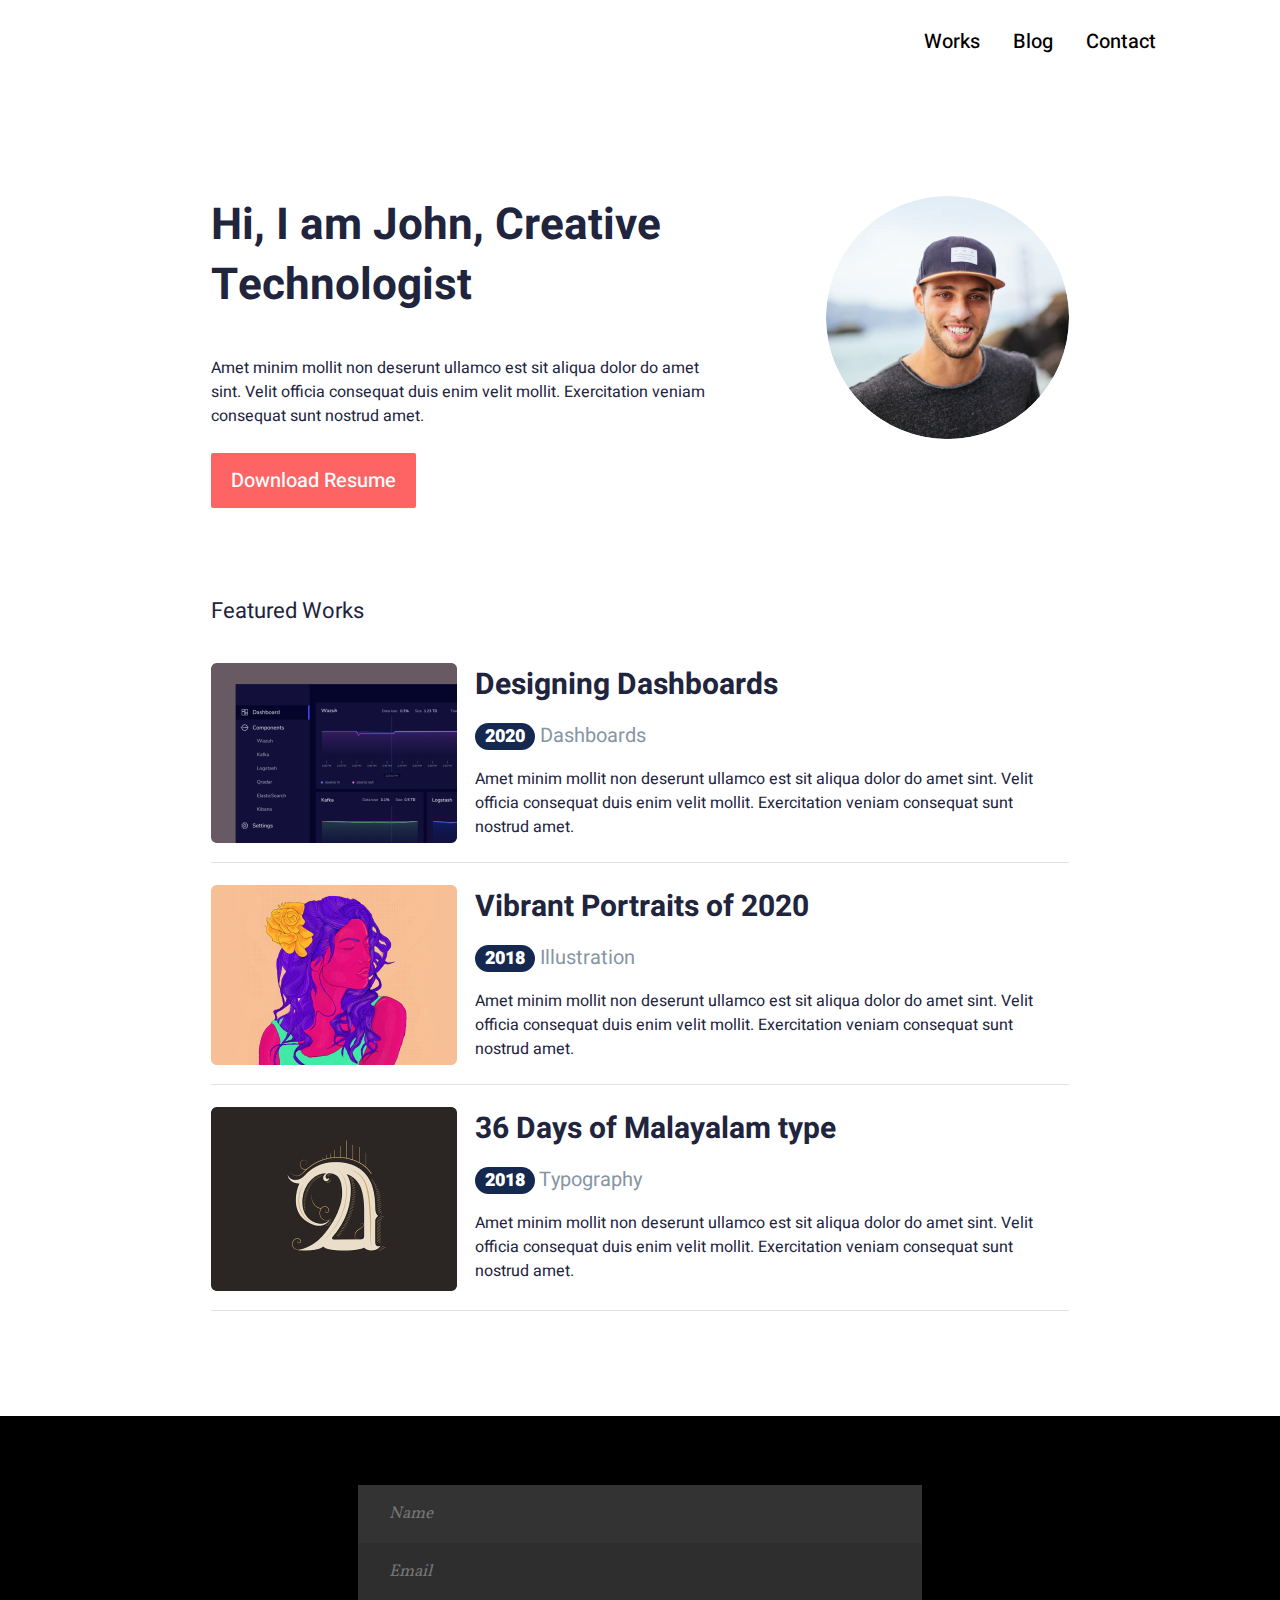
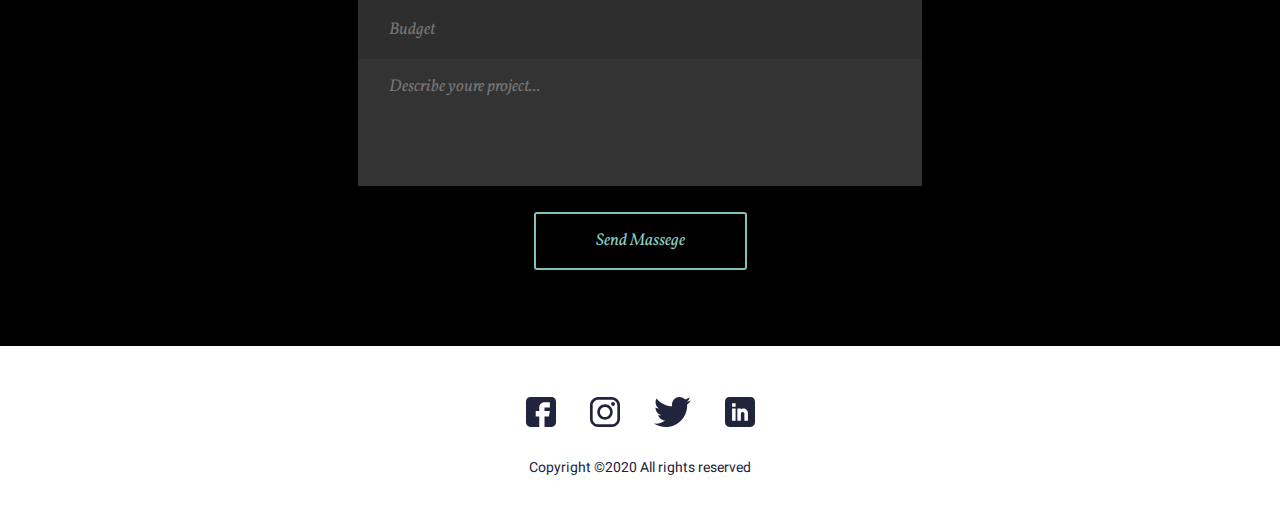
==== index.html @ c983adb2 "first commit" ====
<!doctype html>
<html lang="en">
<head>
    <meta charset="UTF-8">
    <meta name="viewport"
          content="width=device-width, user-scalable=no, initial-scale=1.0, maximum-scale=1.0, minimum-scale=1.0">
    <meta http-equiv="X-UA-Compatible" content="ie=edge">
    <title>Document</title>

    <link rel="stylesheet" href="css/style.css">
    <link rel="preconnect" href="https://fonts.googleapis.com">
    <link rel="preconnect" href="https://fonts.gstatic.com" crossorigin>
    <link href="https://fonts.googleapis.com/css2?family=Heebo:wght@400;500;700&family=Vollkorn:ital@1&display=swap" rel="stylesheet">

</head>
<body>
<header>
    <div class="container d_flex justify_end">
        <nav>
            <ul id="menu">
                <li>
                    <a href="#">Works</a>
                </li>
                <li >
                    <a href="#">Blog</a>
                </li>
                <li>
                    <a href="#">Contact</a>
                </li>
            </ul>
        </nav>
    </div>
</header>
<main>
    <section class="main-banner">
    <div class="info d_flex m_auto">
        <div class="user">
            <h1>Hi, I am John,
                Creative Technologist
            </h1>
            <p class="about_user">Amet minim mollit non deserunt ullamco est sit aliqua dolor do amet sint. Velit officia consequat duis enim velit mollit. Exercitation veniam consequat sunt nostrud amet.</p>
            <a href="#" class="download_link">Download Resume</a>
        </div>
        <div class="img m_width" >
            <img class="picture" src="images/image.png" alt="image">
        </div>
    </div>
    </section>
<section class="featured">
        <div class="featured_works">
            <h4>Featured Works</h4>
            <div  class="desighn">
                <div class="desighn-img">
                    <img src="images/Rectangle30.png" alt="image">
                </div>
                <div>
                    <h3 class="dashboards-des">Designing Dashboards</h3>
                    <div class="dashboards">
                        <span class="dashboards-years">2020</span>
                        <span>Dashboards</span>
                    </div>
                    <p class="dashboards-text">Amet minim mollit non deserunt ullamco est sit aliqua dolor do amet sint. Velit officia consequat duis enim velit mollit. Exercitation veniam consequat sunt nostrud amet.</p>
                </div>
            </div>
            <div  class="desighn">
                <div class="vibrant-img">
                    <img  src="images/Rectangle32.png" alt="image">
                </div>
                <div>
                    <h3 class="vibrant-post">Vibrant Portraits of 2020</h3>
                    <div class="illustration">
                        <span class="illustration-years">2018</span>
                        <span>Illustration</span>
                    </div>
                    <p class="vibrant-text">Amet minim mollit non deserunt ullamco est sit aliqua dolor do amet sint. Velit officia consequat duis enim velit mollit. Exercitation veniam consequat sunt nostrud amet.</p>
                </div>
            </div>
            <div  class="desighn">
                <div class="malayalam-img">
                    <img src="images/Rectangle34.png" alt="image">
                </div>
                <div>
                    <h3 class="malayalam-days">36 Days of Malayalam type</h3>
                    <div class="typography">
                        <span class="typography-years">2018</span>
                        <span>Typography</span>
                    </div>
                    <p class="malayalam-text">Amet minim mollit non deserunt ullamco est sit aliqua dolor do amet sint. Velit officia consequat duis enim velit mollit. Exercitation veniam consequat sunt nostrud amet.</p>
                </div>
            </div>
        </div>
</section>
    <section class="info_menu">
        <div class="input_block m_auto">
            <div class="name">
                <label class="d_none" for="Name">Name</label>
                <input  type="text" name="Name" placeholder="Name" id="Name">
            </div>
            <div class="name">
                <label class="d_none" for="Email">Email</label>
                <input  type="email" name="Email" placeholder="Email" id="Email">
            </div>
            <div class="budget">
                <label class="d_none" for="Budget">Budget</label>
                <input  type="text" name="Budget" placeholder="Budget" id="Budget">
            </div>
            <div class="message">
                <label class="d_none" for="message">Describe youre project...</label>
                <textarea  name="message" placeholder="Describe youre project..." id="message"></textarea>
            </div>
            <div class="ta_center">
                <button type="button" class="message_button" type="text" >Send Massege</button>
            </div>
        </div>
    </section>

</main>
<footer>
    <div class="d_flex justify_cent">
        <div>
            <div class="link d_flex">
                <ul class="d_flex lists_none">
                    <li>
                        <a href="https://uk-ua.facebook.com/" title="Facebook" target="_blank">
                            <img src="images/fb.svg" alt="image">
                        </a>
                    </li>
                    <li>
                        <a href="https://www.instagram.com/" title="Instagram" target="_blank">
                            <img src="images/insta.svg" alt="image">
                        </a>
                    </li>
                    <li>
                        <a href="https://twitter.com/" title="Twitter" target="_blank">
                            <img src="images/twit.svg" alt="image">
                        </a>
                    </li>
                    <li>
                        <a href="https://ua.linkedin.com/" title="Linkedin" target="_blank">
                            <img src="images/in.svg" alt="image">
                        </a>
                    </li>
                </ul>
            </div>
            <p class="copyright">Copyright ©2020 All rights reserved </p>

        </div>
    </div>
</footer>
</body>
</html>
---- css/style.css ----
@font-face {
    font-family: 'heebomedium';
    src: url('../fonts/heebo-medium-webfont.eot');
    src: url('../fonts/heebo-medium-webfont.eot?#iefix') format('embedded-opentype'),
    url('../fonts/heebo-medium-webfont.woff2') format('woff2'),
    url('../fonts/heebo-medium-webfont.woff') format('woff'),
    url('../fonts/heebo-medium-webfont.ttf') format('truetype'),
    url('../fonts/heebo-medium-webfont.svg#heebomedium') format('svg');
    font-weight: normal;
    font-style: normal;

}

@font-face {
    font-family: 'vollkornregular';
    src: url('../fonts/vollkorn-regular-webfont.eot');
    src: url('../fonts/vollkorn-regular-webfont.eot?#iefix') format('embedded-opentype'),
    url('../fonts/vollkorn-regular-webfont.woff2') format('woff2'),
    url('../fonts/vollkorn-regular-webfont.woff') format('woff'),
    url('../fonts/vollkorn-regular-webfont.ttf') format('truetype'),
    url('../fonts/vollkorn-regular-webfont.svg#vollkornregular') format('svg');
    font-weight: normal;
    font-style: normal;

}

*{
    padding: 0px;
    margin: 0px;
}

header{
    padding-top: 27px;
}

.container{
    max-width: 1032px;
    margin: auto;
}

.d_flex{
    display: flex;
}

.justify_end{
    justify-content: flex-end;
}

.justify_cent{
    justify-content: center;
}

.m_auto{
    margin: auto;
}

.m_width{
    max-width: 100%;
}

.d_none{
    display: none;
}

.ta_center{
    text-align: center;
}

.lists_none{
    list-style: none;
}


#menu{
 display: flex;
 list-style: none;
}

header nav li{
    margin-left: 33px;
}

header nav li a {
    font-family: 'Heebo', sans-serif;
    font-weight: 500;
    font-size: 20px;
    line-height: 29px;
    color: #000000;
    text-decoration: none;
    display: inline-block;
    transition: 0.3s;
}

header nav li:hover a{
    transform: scale(1.2);


}

main{
    margin: auto;
}

.main-banner{
    max-width: 858px;
    margin: auto;
    margin-top: 140px;
    padding-bottom: 71px;
}

.main-banner h1{
    font-family: 'Heebo', sans-serif;
    font-style: normal;
    font-weight: 700;
    font-size: 44px;
    line-height: 60px;
    color: #21243D;
    margin-bottom: 40px
}

.info{
    justify-content: space-between;align-items: start;
}

.user{
    max-width: 497px
}

.about_user{
    font-family: 'Heebo', sans-serif;
    font-style: normal;
    font-weight: 400;
    font-size: 16px;
    line-height: 24px;
    color: #21243D;
    margin-bottom: 38px;
}

.download_link{
    background: #FF6464;
    border-radius: 2px;
    padding: 13px 20px;
    font-family: 'Heebo', sans-serif;
    font-style: normal;
    font-weight: 500;
    font-size: 20px;
    line-height: 29px;
    color: #FFFFFF;
    text-decoration: none
}

.img{
    max-width: 243px;
    border-radius: 50%;
    overflow: hidden;
}

.picture{
    display: block;
}

.featured{
    padding-top: 15px;
    padding-bottom: 83px;
}

.featured_works{
    max-width: 858px;
    margin: auto;
}

.featured_works h4{
    margin-bottom: 22px;
    font-family: 'Heebo', sans-serif;
    font-style: normal;
    font-weight: 400;
    font-size: 22px;
    line-height: 60px;
    color: #21243D;
}

.desighn{
    display: flex;
    border-bottom: solid 1px #E0E0E0;
    margin-bottom: 22px;
}

.desighn-img{
    margin-right: 18px;
    margin-bottom: 15px;
}

.dashboards-des{
    font-family: 'Heebo', sans-serif;
    font-style: normal;
    font-weight: 700;
    font-size: 30px;
    line-height: 44px;
    color: #21243D;

}

.dashboards{
    font-family: 'Heebo', sans-serif;
    font-style: normal;
    font-weight: 400;
    font-size: 20px;
    line-height: 29px;
    color: #8695A4;
}

.dashboards-years{
    background: #142850;
    border-radius: 16px;
    font-family: 'Heebo', sans-serif;
    font-style: normal;
    font-weight: 900;
    font-size: 18px;
    line-height: 60px;
    color: #FFFFFF;
    padding-left: 10px;
    padding-right: 10px;
}

.dashboards-text{
    font-family: 'Heebo';
    font-style: normal;
    font-weight: 400;
    font-size: 16px;
    line-height: 24px;
    color: #21243D;
}

.vibrant-img{
    margin-right: 18px;
    margin-bottom: 15px;
}

.vibrant-post{
    font-family: 'Heebo', sans-serif;
    font-style: normal;
    font-weight: 700;
    font-size: 30px;
    line-height: 44px;
    color: #21243D;

}

.illustration{
    font-family: 'Heebo', sans-serif;
    font-style: normal;
    font-weight: 400;
    font-size: 20px;
    line-height: 29px;
    color: #8695A4;
}

.illustration-years{
    background: #142850;
    border-radius: 16px;
    font-family: 'Heebo', sans-serif;
    font-style: normal;
    font-weight: 900;
    font-size: 18px;
    line-height: 60px;
    color: #FFFFFF;
    padding-left: 10px;
    padding-right: 10px;
}

.vibrant-text{
    font-family: 'Heebo', sans-serif;
    font-style: normal;
    font-weight: 400;
    font-size: 16px;
    line-height: 24px;
    color: #21243D;
}

.malayalam-img{
    margin-right: 18px;
    margin-bottom: 15px;
}

.malayalam-days{
    font-family: 'Heebo', sans-serif;
    font-style: normal;
    font-weight: 700;
    font-size: 30px;
    line-height: 44px;
    color: #21243D;
}

.typography{
    font-family: 'Heebo', sans-serif;
    font-style: normal;
    font-weight: 400;
    font-size: 20px;
    line-height: 29px;
    color: #8695A4;
}

.typography-years{
    background: #142850;
    border-radius: 16px;
    font-family: 'Heebo', sans-serif;
    font-style: normal;
    font-weight: 900;
    font-size: 18px;
    line-height: 60px;
    color: #FFFFFF;
    padding-left: 10px;
    padding-right: 10px;
}

.malayalam-text{
    font-family: 'Heebo', sans-serif;
    font-style: normal;
    font-weight: 400;
    font-size: 16px;
    line-height: 24px;
    color: #21243D;
}

.info_menu{
    padding-top: 69px;
    padding-bottom: 76px;
    background-color: black;
}

.input_block{
    max-width: 564px;
}

.name input{
    font-family: 'vollkornregular';
    font-style: italic;
    font-weight: 400;
    font-size: 17px;
    line-height: 22px;
    text-align: left;
    color: #FFFFFF;
    background-color: rgba(255, 255, 255, 0.2);
    padding: 18px 31px;
    border: none;
    width: 100%;
    box-sizing: border-box;
}

.name input:focus{
    outline: none;
    background-color: #ff6464;
}

.name:last-of-type input{
    background: rgba(255, 255, 255, 2);
}

.name:nth-child(2) input{
    background: rgba(255, 255, 255, 0.18);
}



.budget input{
    font-family: 'Vollkorn', serif;
    font-style: italic;
    font-weight: 400;
    font-size: 17px;
    line-height: 22px;
    text-align: left;
    color: #FFFFFF;
    background-color: rgba(255, 255, 255, 0.18);
    padding: 18px 31px;
    border: none;
    width: 100%;
    box-sizing: border-box;
}

.message textarea{
    font-family: 'Vollkorn', serif;
    font-style: italic;
    font-weight: 400;
    font-size: 17px;
    line-height: 22px;
    text-align: left;
    color: #FFFFFF;
    box-sizing: border-box;
    height: 127px; width: 100%; resize: none;
    background: rgba(255, 255, 255, 0.2);
    border-radius: 0px;
    padding-top: 17px; padding-bottom: 88px;padding-left: 31px;padding-right: 31px;
    border: none;
    margin-bottom: 22px;
}

.message_button{
    background-color: transparent; border: solid 2px #7EC4BD;font-family: 'Vollkorn';
    font-style: italic;
    font-weight: 400;
    font-size: 17px;
    line-height: 22px;
    text-align: left;
    color: #8BCAC3;
    padding: 16px 60px;
    border-radius: 3px;
    cursor: pointer
}



footer{
    padding-top: 51px;padding-bottom: 54px;
}

.link{
    margin-bottom: 26px;
}

footer li{
    margin-left: 17px;margin-right: 17px;
}

.copyright{
    font-family: 'Heebo', sans-serif;
    font-style: normal;
    font-weight: 400;
    font-size: 14px;
    line-height: 21px;
    text-align: center;
    color: #21243D;
}

.btn_read{
    background: #000000;
    border-radius: 14px;
    font-family: 'Popping';
    font-weight: 400;
    font-size: 15px;
    line-height: 20px;
    letter-spacing: 0.4px;
    color: #FFFFFF;
    padding: 5px 10px 5px 5px;
    display: inline-flex;
    align-items: center;
}

.btn_read:before{
    display: inline-block;
    content: "";
    width: 32px;
    height: 32px;
    background-color: #FFF;
    border-radius: 50%;
    margin-right: 6px;
}

.btn_read:after{
    display: inline-block;
    content: "";
    width: 32px;
    height: 32px;
    background-color: #FFFFFF;
    border-radius: 50%;
    margin-right: 6px;

}
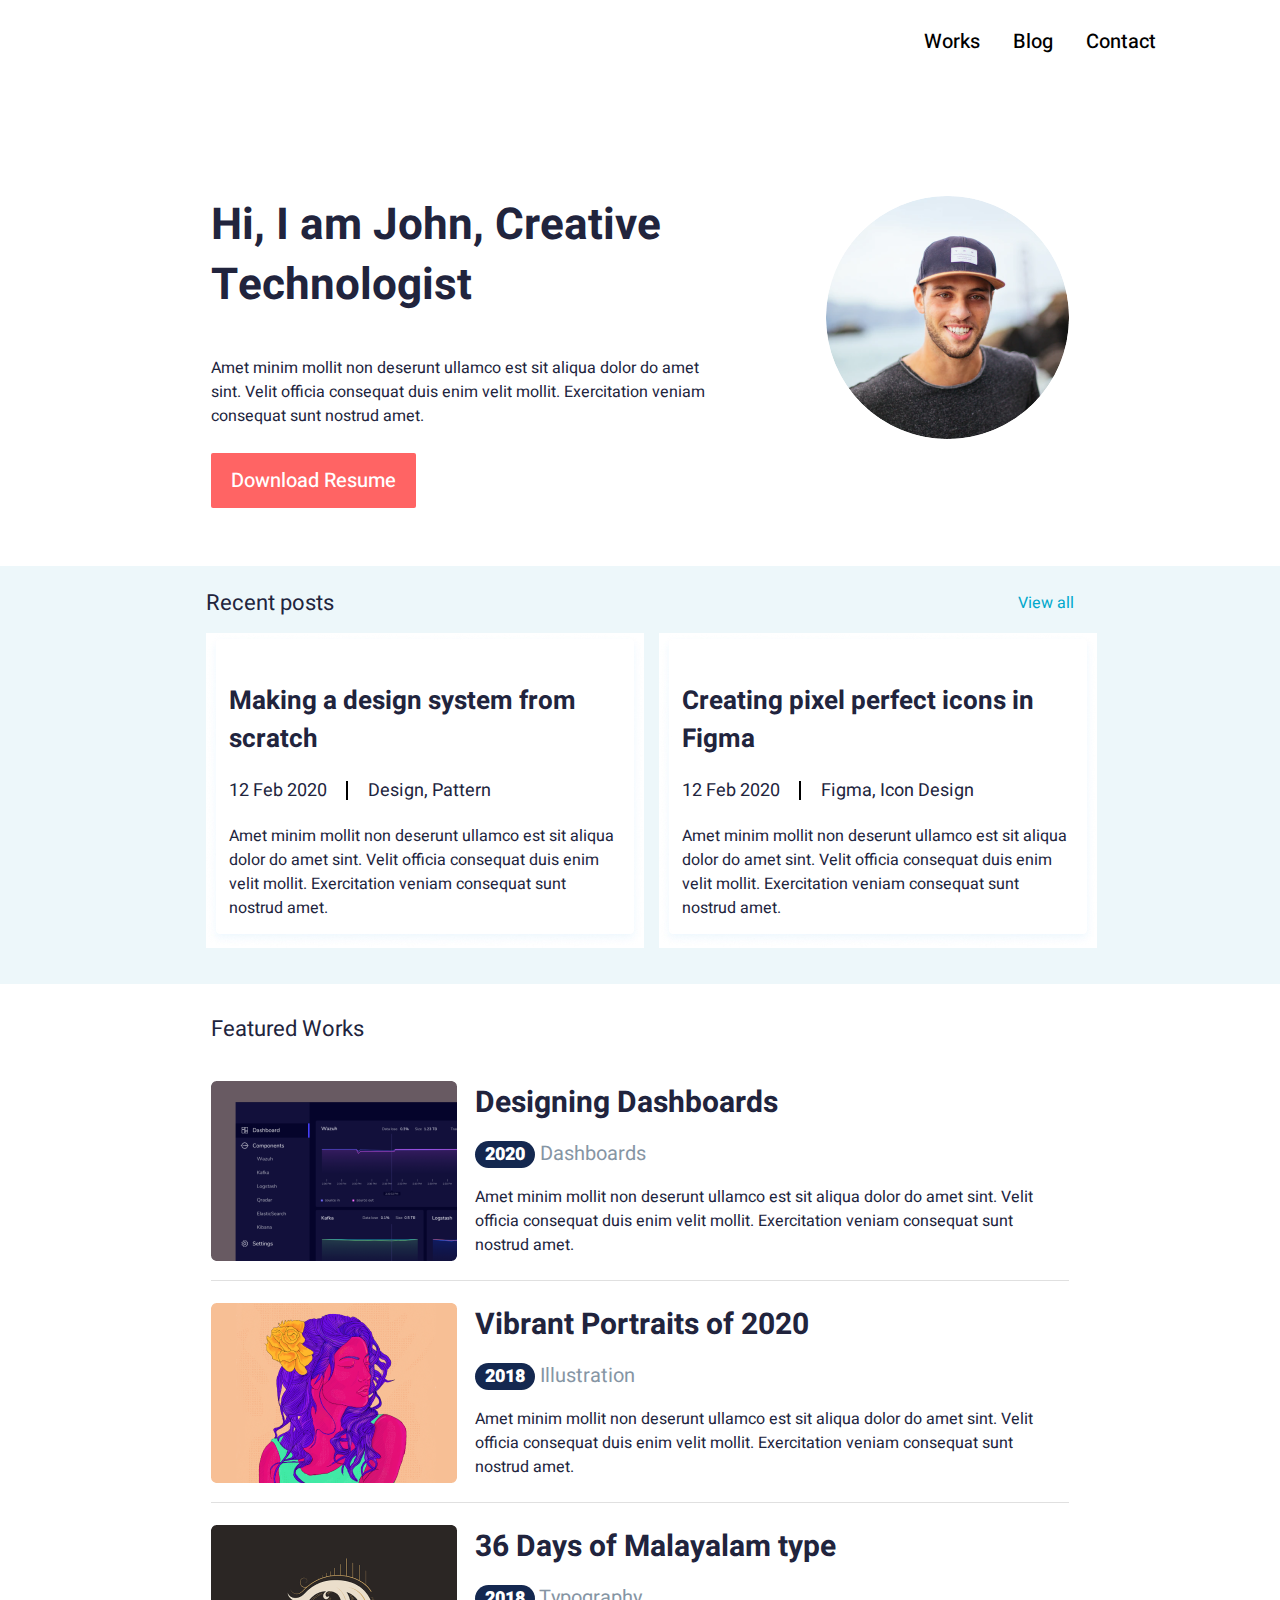
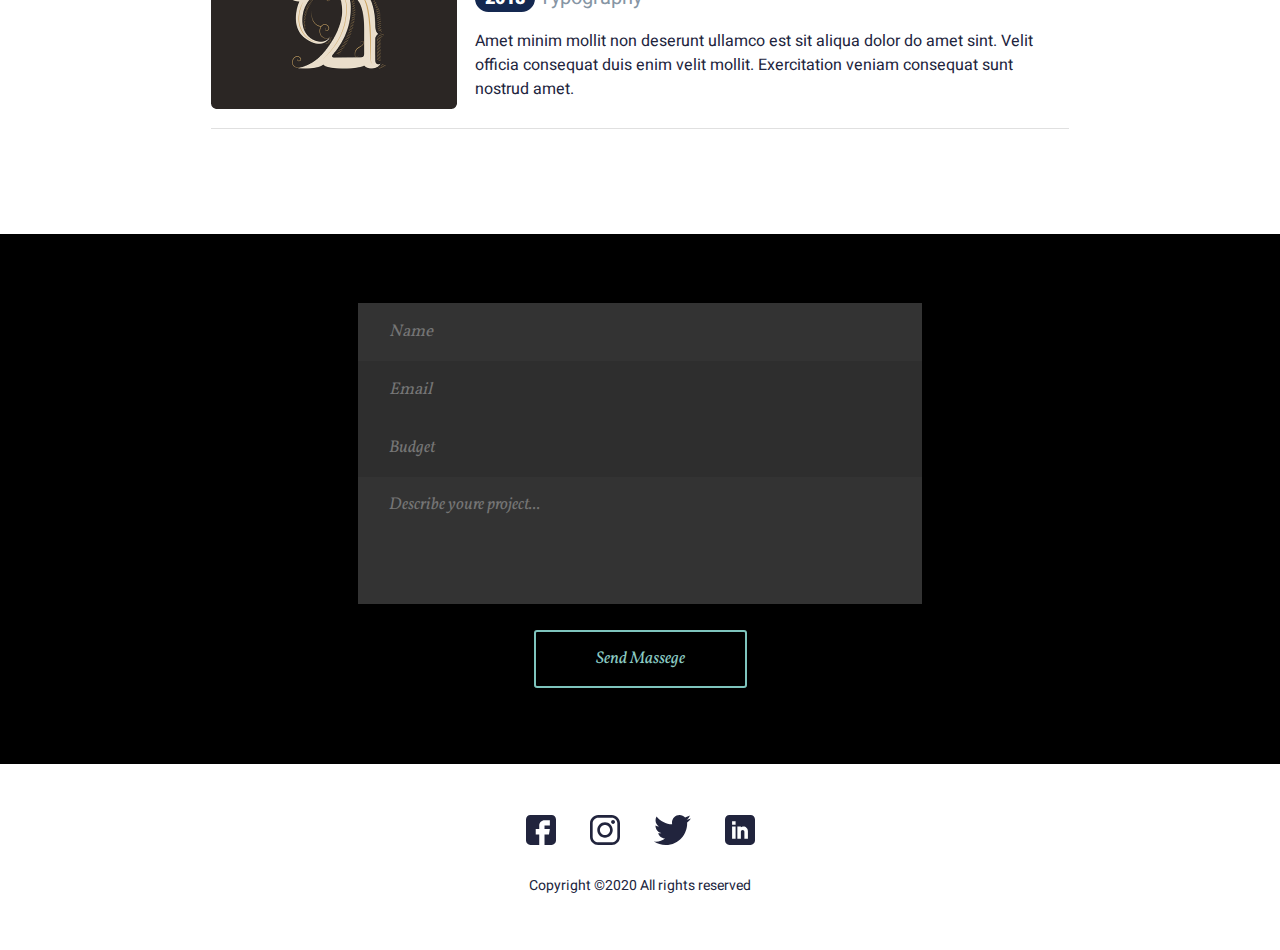
==== commit d9a20da8: "new section and blog link" ====
--- a/index.html
+++ b/index.html
@@ -22,7 +22,7 @@
                     <a href="#">Works</a>
                 </li>
                 <li >
-                    <a href="#">Blog</a>
+                    <a href="blog.html">Blog</a>
                 </li>
                 <li>
                     <a href="#">Contact</a>
@@ -44,6 +44,40 @@
         <div class="img m_width" >
             <img class="picture" src="images/image.png" alt="image">
         </div>
+    </div>
+    </section>
+<section class="recent">
+    <div class="container">
+        <div class="recent-info d_flex ">
+    <span class="recent-post">Recent posts</span>
+    <span class="view">View all</span>
+        </div>
+    <div class="d_flex_container">
+        <article>
+            <div class="description">
+                    <h3>Making a design system from scratch</h3>
+                <div class="making-des">
+                    <span class="des-years">12 Feb 2020</span>
+                    <span class="separation"></span>
+                    <span class="des-pattern">Design, Pattern</span>
+                </div>
+                    <p>Amet minim mollit non deserunt ullamco est sit aliqua dolor do amet sint. Velit officia consequat duis enim velit mollit. Exercitation veniam consequat sunt nostrud amet.</p>
+            </div>
+            <img src="images/making.jpg" alt="images">
+        </article>
+        <article>
+            <div class="description">
+                <h3>Creating pixel perfect icons in Figma</h3>
+                <div class="making-des">
+                    <span class="des-years">12 Feb 2020</span>
+                    <span class="separation"></span>
+                    <span class="des-pattern">Figma, Icon Design</span>
+                </div>
+                <p>Amet minim mollit non deserunt ullamco est sit aliqua dolor do amet sint. Velit officia consequat duis enim velit mollit. Exercitation veniam consequat sunt nostrud amet.</p>
+            </div>
+            <img src="images/making.jpg" alt="images">
+        </article>
+    </div>
     </div>
     </section>
 <section class="featured">
@@ -113,7 +147,6 @@
             </div>
         </div>
     </section>
-
 </main>
 <footer>
     <div class="d_flex justify_cent">
--- a/css/style.css
+++ b/css/style.css
@@ -76,8 +76,14 @@
  list-style: none;
 }
 
+
+
 header nav li{
     margin-left: 33px;
+}
+
+.header-blog{
+    color: #FF6464;
 }
 
 header nav li a {
@@ -97,6 +103,94 @@
 
 }
 
+.blog{
+    padding-top: 90px;
+    padding-bottom: 53px;
+}
+
+.blog .container{
+    max-width: 681px;
+    margin: auto;
+}
+
+.interactions{
+    border-bottom: 1px solid #E0E0E0;
+    margin-bottom: 32px;
+}
+
+h1 {
+    font-family: 'Heebo';
+    font-style: normal;
+    font-weight: 700;
+    font-size: 44px;
+    line-height: 60px;
+    color: #21243D;
+    margin-bottom: 55px;
+}
+
+
+.blog .container .interactions h3{
+    font-family: 'Heebo';
+    font-style: normal;
+    font-weight: 500;
+    font-size: 30px;
+    line-height: 44px;
+    color: #21243D;
+    margin-bottom: 16px;
+}
+
+.blog .container .interactions .ui-years span{
+    margin-bottom: 15px;
+}
+
+.ui-interaction{
+    margin-bottom: 15px;
+}
+
+.ui-years{
+    font-family: 'Heebo';
+    font-style: normal;
+    font-weight: 400;
+    font-size: 20px;
+    line-height: 29px;
+    color: #21243D;
+}
+
+.separation{
+    border: 1px solid #000000;
+    margin-right: 20px;
+}
+
+.ui-years:after{
+    display: inline-block;
+    content: "";
+    height: 21px;
+    background-color: black;
+    margin-right: 15px;
+}
+
+
+
+.ui-express{
+    font-family: 'Heebo';
+    font-style: normal;
+    font-weight: 400;
+    font-size: 20px;
+    line-height: 29px;
+    color: #8695A4;
+    margin-bottom: 40px;
+}
+
+.blog .container .interactions p{
+    font-family: 'Heebo';
+    font-style: normal;
+    font-weight: 400;
+    font-size: 16px;
+    line-height: 24px;
+    color: #21243D;
+    margin-bottom: 29px;
+}
+
 main{
     margin: auto;
 }
@@ -158,6 +252,111 @@
 .picture{
     display: block;
 }
+
+.recent{
+    padding-top: 7px;
+    padding-bottom: 32px;
+    background: #EDF7FA;
+}
+
+.recent .container{
+    max-width: 868px;
+}
+
+.recent-info{
+    justify-content: space-between;
+    align-items: center;
+}
+
+.recent-post{
+    font-family: 'Heebo';
+    font-style: normal;
+    font-weight: 400;
+    font-size: 22px;
+    line-height: 60px;
+    text-align: left;
+    color: #21243D;
+}
+
+.view{
+    font-family: 'Heebo';
+    font-style: normal;
+    font-weight: 400;
+    font-size: 16px;
+    line-height: 24px;
+    text-align: right;
+    color: #00A8CC;
+}
+
+.d_flex_container{
+    display: flex;
+    justify-content: space-between;
+}
+
+.recent .container article{
+    max-width: 418px;
+    position: relative;
+}
+
+.recent .container article{
+    display: block;
+    max-width: 100%;
+    margin-right: 15px;
+}
+
+.recent .container article .description{
+    position: absolute;
+    max-width: 100%;
+    bottom: 0;
+    padding: 23px 23px 7px 23px;
+    box-sizing: border-box;
+}
+
+.recent .container .d_flex_container h3{
+    font-family: 'Heebo';
+    font-style: normal;
+    font-weight: 700;
+    font-size: 26px;
+    line-height: 38px;
+    color: #21243D;
+    margin-bottom: 20px;
+}
+
+.making-des{
+    margin-bottom: 20px;
+}
+
+.des-years{
+    font-family: 'Heebo';
+    font-style: normal;
+    font-weight: 400;
+    font-size: 18px;
+    line-height: 26px;
+    color: #21243D;
+    margin-right: 15px;
+    margin-bottom: 20px;
+}
+
+.des-pattern{
+    font-family: 'Heebo';
+    font-style: normal;
+    font-weight: 400;
+    font-size: 18px;
+    line-height: 26px;
+    color: #21243D;
+}
+
+.recent .container .d_flex_container p{
+    font-family: 'Heebo';
+    font-style: normal;
+    font-weight: 400;
+    font-size: 16px;
+    line-height: 24px;
+    color: #21243D;
+    margin-bottom: 25px;
+}
+
+
 
 .featured{
     padding-top: 15px;
